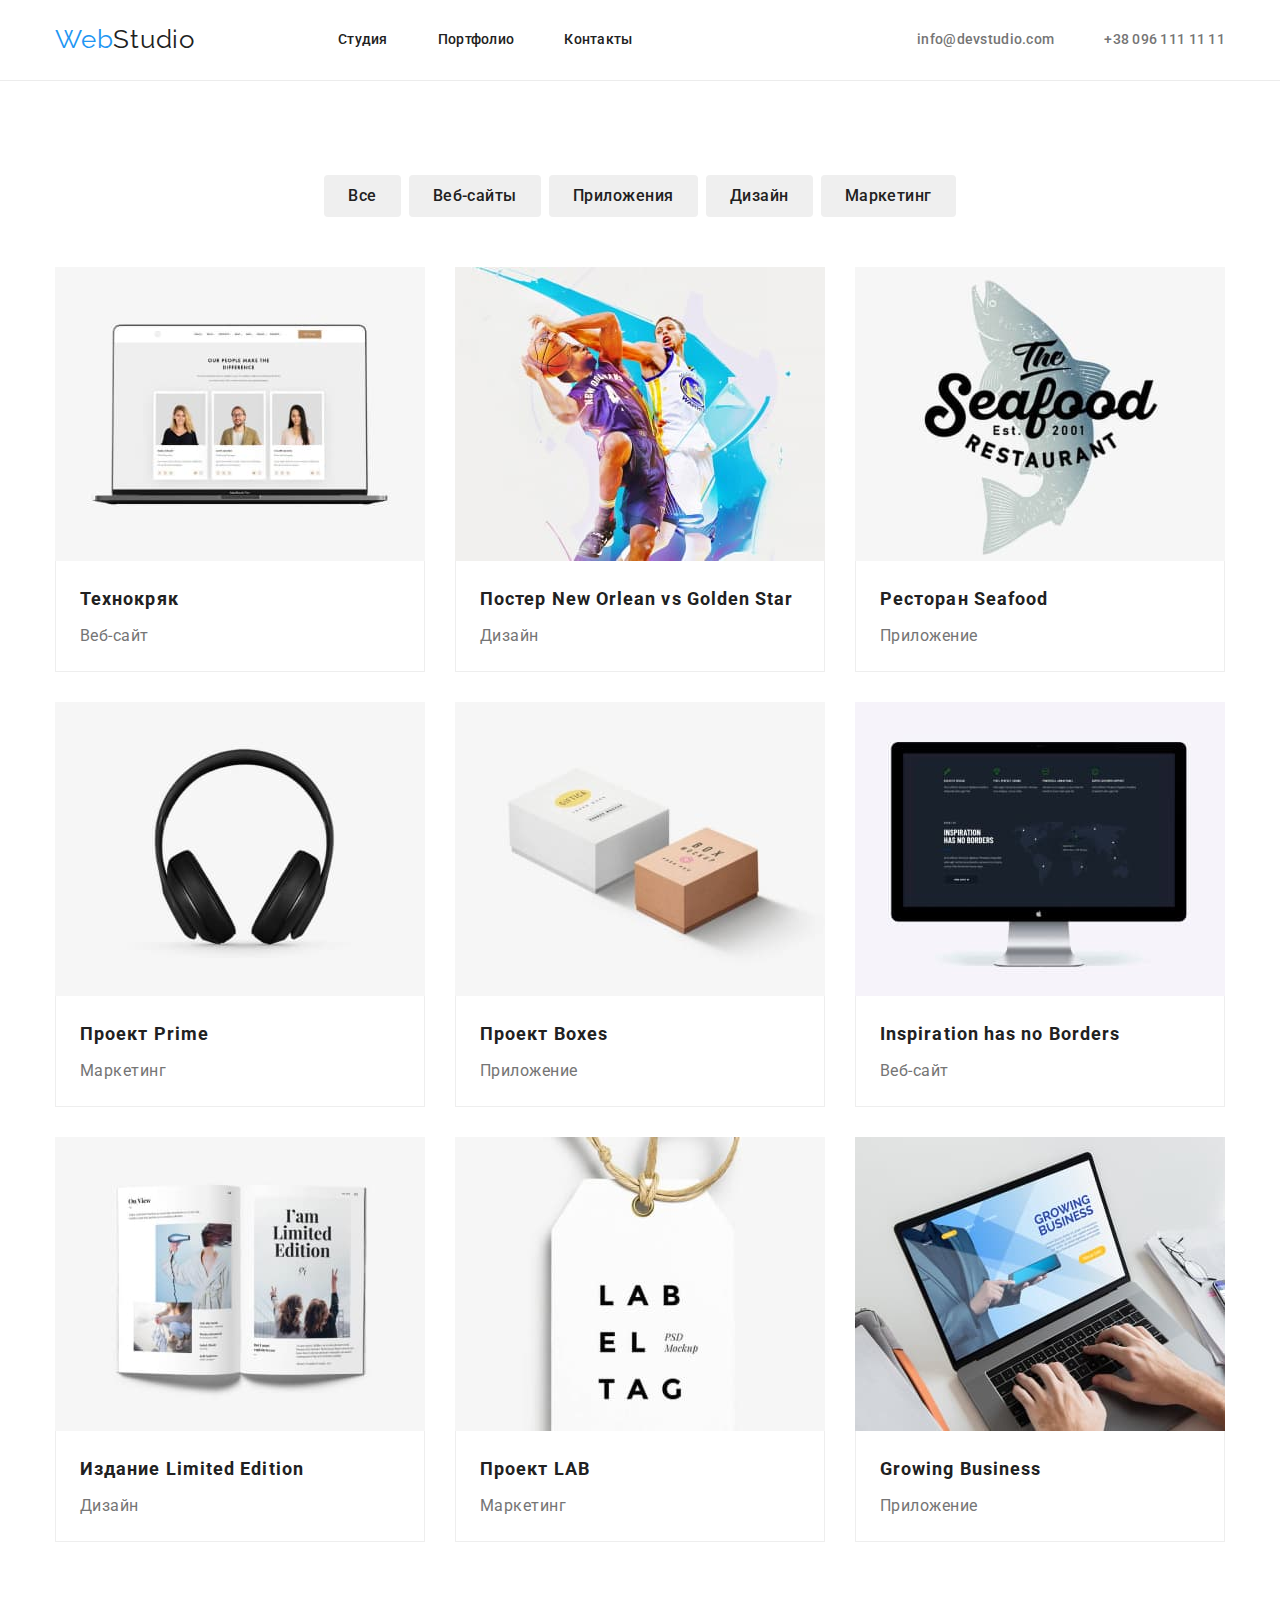
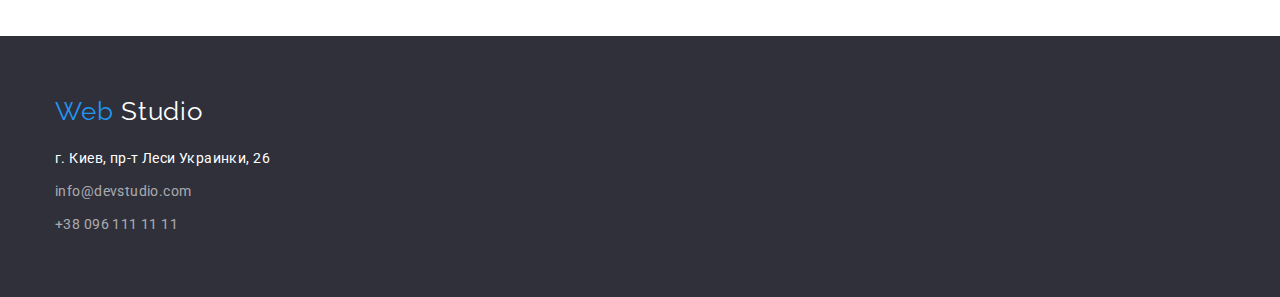
==== portfolio.html @ 62c813a8 "Скопировал с репозитория 3" ====
<!DOCTYPE html>
<html lang="ru">
<head>
    <meta charset="UTF-8">
    <meta http-equiv="X-UA-Compatible" content="IE=edge">
    <meta name="viewport" content="width=device-width, initial-scale=1.0">
    <title>WebStudio</title>
    <link rel="preconnect" href="https://fonts.googleapis.com" />
    <link rel="preconnect" href="https://fonts.gstatic.com" crossorigin />
    <link href="https://fonts.googleapis.com/css2?family=Raleway:wght@700&family=Roboto:wght@400;500;700;900&display=swap" rel="stylesheet"/>
    <link rel="stylesheet" href="https://cdnjs.cloudflare.com/ajax/libs/modern-normalize/1.1.0/modern-normalize.min.css" />
    <link rel="stylesheet" href="./css/styles.css">

</head>
<body>
<!-- header section -->
<header class="header">
    <div class="conteiner flex">
        <nav class="nav">
            <a class="logo" href="./index.html"><span class="accent-logo">Web</span>Studio</a>
            <ul class="navigation">
                <li class="navigation-item"><a class="nav-item" href="./index.html">Студия</a></li>
                <li class="navigation-item"><a class="nav-item" href="./portfolio.html">Портфолио</a></li>
                <li class="navigation-item"><a class="nav-item" href="">Контакты</a></li>
            </ul>
        </nav>
        <ul class="contacts">
            <li class="item"><a class="contacts-items" href="mailto:info@devstudio.com">info@devstudio.com</a></li>
            <li class="item"><a class="contacts-items" href="tel:+380961111111">+38 096 111 11 11</a></li>
        </ul>
    </div>
</header>
<!-- main section -->
<main>
    <section class="section">
        <div class="conteiner">
            <h1 class="hidden">Портфолио</h1>
            <ul class="list buttons">
                <li><button type="button" class="filter-buttons">Все</button></li>
                <li><button type="button" class="filter-buttons">Веб-сайты</button></li>
                <li><button type="button" class="filter-buttons">Приложения</button></li>
                <li><button type="button" class="filter-buttons">Дизайн</button></li>
                <li><button type="button" class="filter-buttons">Маркетинг</button></li>
            </ul>
            <ul class="card-list list">
                <li class="card">
                    <a class="card-link" href="">
                        <img
                            class="cards-img"
                            src="./images/tehno.jpg" 
                            alt="нутбук с карточками" 
                            width="370" 
                        />
                        <div class="border">
                            <h2 class="card-name">Технокряк</h2>
                            <p class="card-type">Веб-сайт</p>
                        </div>
                    </a>
                </li>
                <li class="card">
                    <a class="card-link" href="">
                        <img
                            class="cards-img"
                            src="./images/poster.jpg" 
                            alt="баскетболисты" 
                            width="370" 
                        />
                        <div class="border">
                            <h2 class="card-name">Постер New Orlean vs Golden Star</h2>
                            <p class="card-type">Дизайн</p>
                        </div>
                    </a>
                </li>
                <li class="card">
                    <a class="card-link" href="">
                        <img
                            class="cards-img"
                            src="./images/restoran.jpg" 
                            alt="логотип ресторана" 
                            width="370" 
                        />
                        <div class="border">
                            <h2 class="card-name">Ресторан Seafood</h2>
                            <p class="card-type">Приложение</p>
                        </div>
                    </a>
                </li>
                <li class="card">
                    <a class="card-link" href="">
                        <img
                            class="cards-img"
                            src="./images/prime.jpg" 
                            alt="наушники" 
                            width="370" 
                        />
                        <div class="border">
                            <h2 class="card-name">Проект Prime</h2>
                            <p class="card-type">Маркетинг</p>
                        </div>
                    </a>
                </li>
                <li class="card">
                    <a class="card-link" href="">
                        <img
                            class="cards-img"
                            src="./images/boxes.jpg" 
                            alt="коробки" 
                            width="370" 
                        />
                        <div class="border">
                            <h2 class="card-name">Проект Boxes</h2>
                            <p class="card-type">Приложение</p>
                        </div>
                    </a>
                </li>
                <li class="card">
                    <a class="card-link" href="">
                        <img
                            class="cards-img"
                            src="./images/inspiration.jpg" 
                            alt="монитор с надписью вдохновение не имеет границ" 
                            width="370" 
                        />
                        <div class="border">
                            <h2 class="card-name">Inspiration has no Borders</h2>
                            <p class="card-type">Веб-сайт</p>
                        </div>
                    </a>
                </li>
                <li class="card">
                    <a class="card-link" href="">
                        <img
                            class="cards-img"
                            src="./images/limited_edition.jpg" 
                            alt="Издание Limited Edition" 
                            width="370" 
                        />
                        <div class="border">
                            <h2 class="card-name">Издание Limited Edition</h2>
                            <p class="card-type">Дизайн</p>
                        </div>
                    </a>
                </li>
                <li class="card">
                    <a class="card-link" href="">
                        <img
                            class="cards-img"
                            src="./images/lab.jpg" 
                            alt="емблема продукта" 
                            width="370" 
                        />
                        <div class="border">
                            <h2 class="card-name">Проект LAB</h2>
                            <p class="card-type">Маркетинг</p>
                        </div>
                    </a>
                </li>
                <li class="card">
                    <a class="card-link" href="">
                        <img
                            class="cards-img"
                            src="./images/laptop.jpg" 
                            alt="ноутбук" 
                            width="370" 
                        />
                        <div class="border">
                            <h2 class="card-name">Growing Business</h2>
                            <p class="card-type">Приложение</p>
                        </div>
                    </a>
                </li>
            </ul>
        </div>
    </section>
</main>

<!-- footer section -->

    <footer class="footer">
        <div class="conteiner">
            <a class="logo pic" href="./index.html"><span class="accent-logo">Web</span>
                <span class="white-logo">Studio</span></a>
            <address>
                <ul class="list contact">
                    <li><a class="address" href="https://goo.gl/maps/oT1dce25CPHanEmV9" target="blank"
                            rel="noopener noreferrer nofollow">г. Киев, пр-т Леси Украинки, 26
                        </a>
                    </li>
                    <li>
                        <a class="contacts-footer" href="mailto:info@devstudio.com">info@devstudio.com</a>
                    </li>
                    <li>
                        <a class="contacts-footer" href="tel:+380961111111">+38 096 111 11 11</a>
                    </li>
                </ul>
            </address>
        </div>
    </footer>
</body>
</html>
---- css/styles.css ----
/* главный цвет текста #212121 */
/* вторичный цвет текста #757575 */
/* акцент  #2196F3 */
/* фон #FFFFFF */
/* цвет текста и кнопок #FFFFFF */
/* фон футера #2F303A */
/* вторичный фон секций #F5F4FA */
/* цвет ссылок в футере rgba(255, 255, 255, 0.6) */
html {
  box-sizing: border-box;
}

*,
*::before,
*::after {
  box-sizing: inherit;
}
ul {
  list-style: none;
}
:root {
  --primary-text-color: #757575;
  --secondary-text-color: #212121;
  --accent: #2196f3;
  --background-color: #ffffff;
  --button-text-color: #ffffff;
  --footer-background-color: #2f303a;
  --secondary-background-color: #f5f4fa;
  --footer-links-color: rgba(255, 255, 255, 0.6);
  --adress-text-color: #ffffff;
  --contacts-footer-color: rgba(255, 255, 255, 0.6);
}

h1,
h2,
h3,
h4,
h5,
h6,
p,
ul {
  margin-top: 0;
  margin-left: 0;
  margin-bottom: 0;
  margin-right: 0;
  padding: 0;
}

body {
  font-family: 'Roboto', sans-serif;
  font-size: 14px;
  line-height: 1.71;

  letter-spacing: 0.03em;
  color: var(--primary-text-color);
}
.section {
  padding-top: 94px;
  padding-bottom: 94px;
}

/* header - section */
.header {
  border-bottom: 1px solid #ececec;
}
.logo {
  font-family: Raleway;
  font-size: 26px;
  line-height: 1.2;

  letter-spacing: 0.03em;
  color: var(--secondary-text-color);
  text-decoration: none;
}

.accent-logo {
  color: var(--accent);
}
.conteiner {
  margin-left: auto;
  margin-right: auto;
  padding-left: 15px;
  padding-right: 15px;
  width: 1200px;
}
.flex {
  display: flex;
  align-items: center;
}
.nav {
  display: flex;
  align-items: center;
}

.navigation {
  display: flex;
  align-items: center;
  list-style: none;
  margin-left: 93px;
}

.navigation-item {
  margin-left: 50px;
}
.navigation-item {
  margin-left: 50px;
}

.nav-item {
  font-weight: 500;
  font-size: 14px;
  line-height: 1.14;
  letter-spacing: 0.02em;

  color: var(--secondary-text-color);
  text-decoration: none;

  display: block;
  padding-top: 32px;
  padding-bottom: 32px;
}

.nav-item:hover,
.nav-item:focus {
  color: var(--accent);
}

.contacts {
  display: flex;
  align-items: center;
  list-style: none;
  margin-left: auto;
}
.contacts-items {
  font-weight: 500;
  font-size: 14px;
  line-height: 1.14;
  letter-spacing: 0.02em;
  color: var(--primary-text-color);
  text-decoration: none;
  margin-left: 50px;
}

.contacts-items:hover,
.contacts-items:focus {
  color: var(--accent);
}

/* hero - section */
.hero {
  padding-top: 200px;
  padding-bottom: 200px;
  display: flex;
  flex-direction: column;
  align-items: center;
  justify-content: center;
  background-color: var(--footer-background-color);
}

.main-heading {
  font-weight: 900;
  font-size: 44px;
  line-height: 1.36;
  text-align: center;
  letter-spacing: 0.06em;
  text-transform: uppercase;

  color: var(--button-text-color);
  margin-bottom: 30px;
}

.hero-button {
  font-weight: 700;
  font-size: 16px;
  line-height: 1.87;

  display: flex;
  align-items: center;
  text-align: center;
  letter-spacing: 0.06em;
  padding: 10px 32px;

  color: var(--button-text-color);
  background-color: var(--accent);
  border-color: transparent;
  box-shadow: 0px 4px 4px rgba(0, 0, 0, 0.15);
  border-radius: 4px;
  align-items: center;
  margin-left: auto;
  margin-right: auto;
}

/* section-peculiarities */
.peculiarities {
  padding-bottom: 0;
}
.hidden {
  position: absolute;
  width: 1px;
  height: 1px;
  margin: -1px;
  padding: 0;
  overflow: hidden;
  border: 0;
  clip: rect(0 0 0 0);
}

.peculiarities-list {
  display: flex;
  justify-content: space-between;
}
.peculiarities-item {
  width: 270px;
}

.peculiarities-heading {
  font-weight: 700;
  font-size: 14px;
  line-height: 1.14;
  letter-spacing: 0.03em;
  text-transform: uppercase;

  color: var(--secondary-text-color);
  margin-bottom: 10px;
}

/* What are we doing */

.seconady-heading {
  font-weight: bold;
  font-size: 36px;
  line-height: 42px;
  text-align: center;
  letter-spacing: 0.03em;

  color: var(--secondary-text-color);
  margin-bottom: 50px;
}
.image-list {
  display: flex;
  justify-content: space-between;
}
.image {
  display: block;
  max-width: 100%;
  height: auto;
}

/* teem section */
.teem-section {
  background-color: var(--secondary-background-color);
}

.teem-list {
  list-style: none;
  padding-left: 0;
  margin: 0;
  display: flex;
  justify-content: space-between;
}

.list-item {
  background-color: var(--background-color);
  text-align: center;
  box-shadow: 0px 1px 3px rgba(0, 0, 0, 0.12), 0px 1px 1px rgba(0, 0, 0, 0.14),
    0px 2px 1px rgba(0, 0, 0, 0.2);
  border-radius: 0px 0px 4px 4px;
}
.photo {
  display: block;
}
.name {
  font-weight: 500;
  font-size: 16px;
  line-height: 1.19;
  letter-spacing: 0.03em;

  color: var(--secondary-text-color);
  margin-top: 30px;
  margin-bottom: 10px;
}

.proffesion {
  font-weight: 400;
  font-size: 16px;
  line-height: 1.19;
  letter-spacing: 0.03em;

  color: var(--primary-text-color);
  margin-bottom: 30px;
}

/* footer */

.footer {
  background-color: var(--footer-background-color);
  padding-top: 60px;
  padding-bottom: 60px;
}
.pic {
  display: inline-block;
  margin-bottom: 20px;
}

.white-logo {
  color: var(--button-text-color);
}
.contact > li + li {
  margin-top: 9px;
}

.address {
  font-weight: normal;
  font-size: 14px;
  line-height: 1.71;
  letter-spacing: 0.03em;

  color: var(--adress-text-color);
  text-decoration: none;
  font-style: normal;
}

.contacts-footer {
  font-weight: normal;
  font-size: 14px;
  line-height: 1.71;
  letter-spacing: 0.03em;

  color: var(--contacts-footer-color);
  text-decoration: none;
  font-style: normal;
}

/* portfolio */
.buttons {
  display: flex;
  justify-content: center;
  margin-bottom: 50px;
}
.buttons li + li {
  margin-left: 8px;
}

.filter-buttons {
  font-weight: 500;
  font-size: 16px;
  line-height: 1.62;
  text-align: center;
  letter-spacing: 0.03em;

  color: var(--secondary-text-color);
  cursor: pointer;

  padding: 6px 22px;
  border-radius: 4px;
  border-color: transparent;
}

.filter-buttons:hover,
.filter-buttons:focus {
  color: var(--button-text-color);
  background-color: var(--accent);
}
.card-list {
  display: flex;
  flex-wrap: wrap;
}

.card {
  margin-right: 30px;
  margin-bottom: 30px;
  background-color: var(--background-color);
}
.card:nth-child(3n) {
  margin-right: 0;
}
.card:nth-last-child(-n + 3) {
  margin-bottom: 0;
}

.card-link {
  text-decoration: none;
}
.cards-img {
  display: block;
}

.card-name {
  font-weight: 700;
  font-size: 18px;
  line-height: 2;
  letter-spacing: 0.06em;

  color: var(--secondary-text-color);
  margin-bottom: 4px;
}

.card-type {
  font-weight: 400;
  font-size: 16px;
  line-height: 1.87;
  letter-spacing: 0.03em;

  color: var(--primary-text-color);
}
.border {
  padding: 20px 24px;
  border-left: 1px solid #eeeeee;
  border-bottom: 1px solid #eeeeee;
  border-right: 1px solid #eeeeee;
}
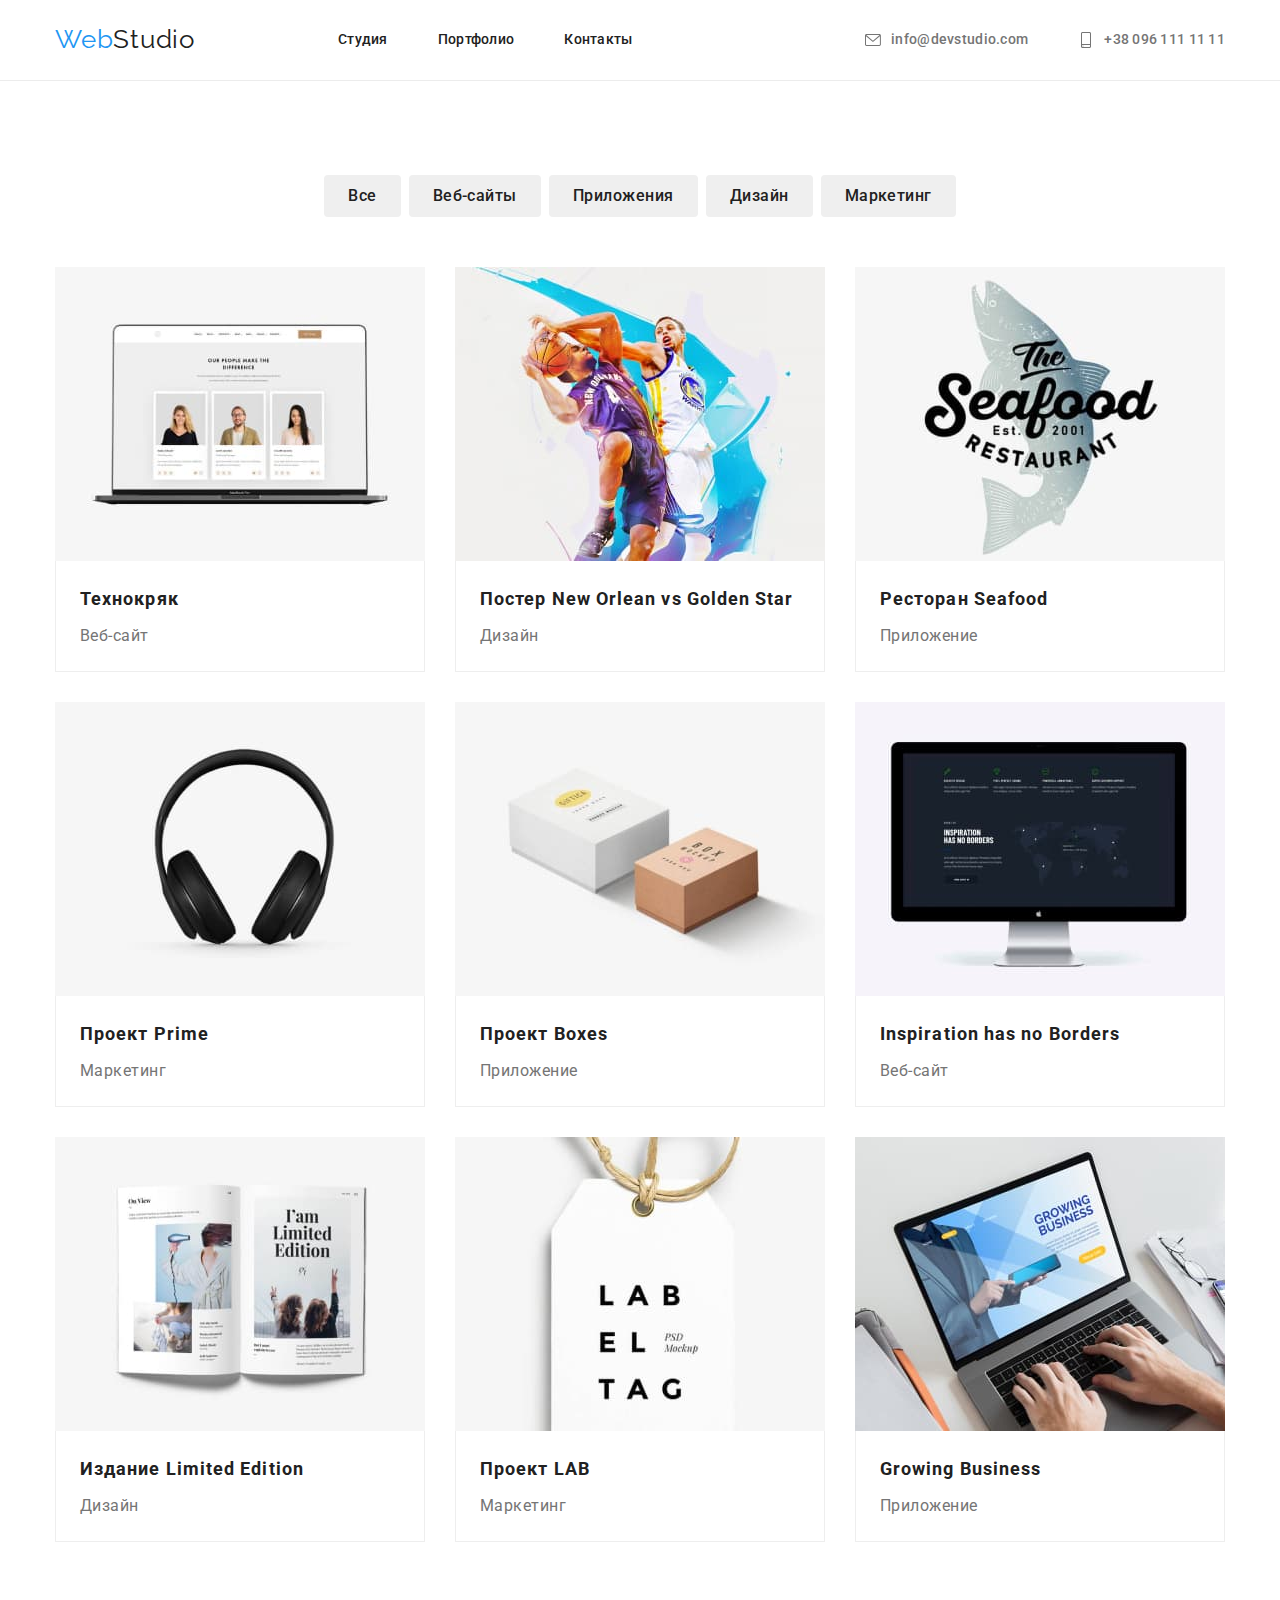
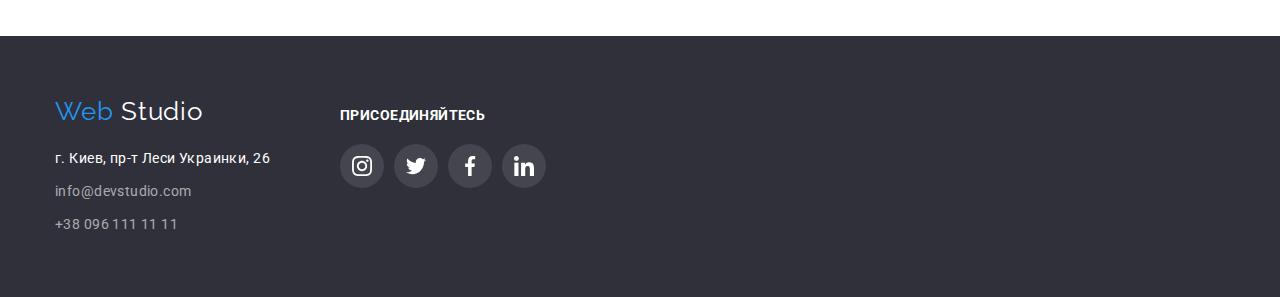
==== commit eaf7eb60: "icons в футері" ====
--- a/portfolio.html
+++ b/portfolio.html
@@ -13,188 +13,238 @@
 
 </head>
 <body>
-<!-- header section -->
-<header class="header">
-    <div class="conteiner flex">
-        <nav class="nav">
-            <a class="logo" href="./index.html"><span class="accent-logo">Web</span>Studio</a>
-            <ul class="navigation">
-                <li class="navigation-item"><a class="nav-item" href="./index.html">Студия</a></li>
-                <li class="navigation-item"><a class="nav-item" href="./portfolio.html">Портфолио</a></li>
-                <li class="navigation-item"><a class="nav-item" href="">Контакты</a></li>
-            </ul>
-        </nav>
-        <ul class="contacts">
-            <li class="item"><a class="contacts-items" href="mailto:info@devstudio.com">info@devstudio.com</a></li>
-            <li class="item"><a class="contacts-items" href="tel:+380961111111">+38 096 111 11 11</a></li>
-        </ul>
-    </div>
-</header>
-<!-- main section -->
-<main>
-    <section class="section">
-        <div class="conteiner">
-            <h1 class="hidden">Портфолио</h1>
-            <ul class="list buttons">
-                <li><button type="button" class="filter-buttons">Все</button></li>
-                <li><button type="button" class="filter-buttons">Веб-сайты</button></li>
-                <li><button type="button" class="filter-buttons">Приложения</button></li>
-                <li><button type="button" class="filter-buttons">Дизайн</button></li>
-                <li><button type="button" class="filter-buttons">Маркетинг</button></li>
-            </ul>
-            <ul class="card-list list">
-                <li class="card">
-                    <a class="card-link" href="">
-                        <img
-                            class="cards-img"
-                            src="./images/tehno.jpg" 
-                            alt="нутбук с карточками" 
-                            width="370" 
-                        />
-                        <div class="border">
-                            <h2 class="card-name">Технокряк</h2>
-                            <p class="card-type">Веб-сайт</p>
-                        </div>
+    <!-- header section -->
+    <header class="header">
+        <div class="conteiner flex">
+            <nav class="nav">
+                <a class="logo" href="./index.html"><span class="accent-logo">Web</span>Studio</a>
+                <ul class="navigation">
+                    <li class="navigation-item"><a class="nav-item" href="./index.html">Студия</a></li>
+                    <li class="navigation-item"><a class="nav-item" href="./portfolio.html">Портфолио</a></li>
+                    <li class="navigation-item"><a class="nav-item" href="">Контакты</a></li>
+                </ul>
+            </nav>
+            <ul class="contacts">
+                <li class="contacts-item">
+                    <a class="contacts-link" href="mailto:info@devstudio.com">
+                        <svg class="icon-leter" width="16" height="16">
+                            <use href="./images/SVG/envelope.svg#icon-envelope">
+                            </use>
+                        </svg>info@devstudio.com
                     </a>
                 </li>
-                <li class="card">
-                    <a class="card-link" href="">
-                        <img
-                            class="cards-img"
-                            src="./images/poster.jpg" 
-                            alt="баскетболисты" 
-                            width="370" 
-                        />
-                        <div class="border">
-                            <h2 class="card-name">Постер New Orlean vs Golden Star</h2>
-                            <p class="card-type">Дизайн</p>
-                        </div>
-                    </a>
-                </li>
-                <li class="card">
-                    <a class="card-link" href="">
-                        <img
-                            class="cards-img"
-                            src="./images/restoran.jpg" 
-                            alt="логотип ресторана" 
-                            width="370" 
-                        />
-                        <div class="border">
-                            <h2 class="card-name">Ресторан Seafood</h2>
-                            <p class="card-type">Приложение</p>
-                        </div>
-                    </a>
-                </li>
-                <li class="card">
-                    <a class="card-link" href="">
-                        <img
-                            class="cards-img"
-                            src="./images/prime.jpg" 
-                            alt="наушники" 
-                            width="370" 
-                        />
-                        <div class="border">
-                            <h2 class="card-name">Проект Prime</h2>
-                            <p class="card-type">Маркетинг</p>
-                        </div>
-                    </a>
-                </li>
-                <li class="card">
-                    <a class="card-link" href="">
-                        <img
-                            class="cards-img"
-                            src="./images/boxes.jpg" 
-                            alt="коробки" 
-                            width="370" 
-                        />
-                        <div class="border">
-                            <h2 class="card-name">Проект Boxes</h2>
-                            <p class="card-type">Приложение</p>
-                        </div>
-                    </a>
-                </li>
-                <li class="card">
-                    <a class="card-link" href="">
-                        <img
-                            class="cards-img"
-                            src="./images/inspiration.jpg" 
-                            alt="монитор с надписью вдохновение не имеет границ" 
-                            width="370" 
-                        />
-                        <div class="border">
-                            <h2 class="card-name">Inspiration has no Borders</h2>
-                            <p class="card-type">Веб-сайт</p>
-                        </div>
-                    </a>
-                </li>
-                <li class="card">
-                    <a class="card-link" href="">
-                        <img
-                            class="cards-img"
-                            src="./images/limited_edition.jpg" 
-                            alt="Издание Limited Edition" 
-                            width="370" 
-                        />
-                        <div class="border">
-                            <h2 class="card-name">Издание Limited Edition</h2>
-                            <p class="card-type">Дизайн</p>
-                        </div>
-                    </a>
-                </li>
-                <li class="card">
-                    <a class="card-link" href="">
-                        <img
-                            class="cards-img"
-                            src="./images/lab.jpg" 
-                            alt="емблема продукта" 
-                            width="370" 
-                        />
-                        <div class="border">
-                            <h2 class="card-name">Проект LAB</h2>
-                            <p class="card-type">Маркетинг</p>
-                        </div>
-                    </a>
-                </li>
-                <li class="card">
-                    <a class="card-link" href="">
-                        <img
-                            class="cards-img"
-                            src="./images/laptop.jpg" 
-                            alt="ноутбук" 
-                            width="370" 
-                        />
-                        <div class="border">
-                            <h2 class="card-name">Growing Business</h2>
-                            <p class="card-type">Приложение</p>
-                        </div>
+                <li class="contacts-item">
+                    <a class="contacts-link" href="tel:+380961111111">
+                        <svg class="icon-leter" width="16" height="16">
+                            <use href="./images/SVG/smartphone.svg#icon-smartphone">
+                            </use>
+                        </svg>+38 096 111 11 11
                     </a>
                 </li>
             </ul>
         </div>
-    </section>
-</main>
+    </header>
+    <!-- main section -->
+    <main>
+        <section class="section">
+            <div class="conteiner">
+                <h1 class="hidden">Портфолио</h1>
+                <ul class="list buttons">
+                    <li><button type="button" class="filter-buttons">Все</button></li>
+                    <li><button type="button" class="filter-buttons">Веб-сайты</button></li>
+                    <li><button type="button" class="filter-buttons">Приложения</button></li>
+                    <li><button type="button" class="filter-buttons">Дизайн</button></li>
+                    <li><button type="button" class="filter-buttons">Маркетинг</button></li>
+                </ul>
+                <ul class="card-list list">
+                    <li class="card">
+                        <a class="card-link" href="">
+                            <img
+                                class="cards-img"
+                                src="./images/tehno.jpg" 
+                                alt="нутбук с карточками" 
+                                width="370" 
+                            />
+                            <div class="border">
+                                <h2 class="card-name">Технокряк</h2>
+                                <p class="card-type">Веб-сайт</p>
+                            </div>
+                        </a>
+                    </li>
+                    <li class="card">
+                        <a class="card-link" href="">
+                            <img
+                                class="cards-img"
+                                src="./images/poster.jpg" 
+                                alt="баскетболисты" 
+                                width="370" 
+                            />
+                            <div class="border">
+                                <h2 class="card-name">Постер New Orlean vs Golden Star</h2>
+                                <p class="card-type">Дизайн</p>
+                            </div>
+                        </a>
+                    </li>
+                    <li class="card">
+                        <a class="card-link" href="">
+                            <img
+                                class="cards-img"
+                                src="./images/restoran.jpg" 
+                                alt="логотип ресторана" 
+                                width="370" 
+                            />
+                            <div class="border">
+                                <h2 class="card-name">Ресторан Seafood</h2>
+                                <p class="card-type">Приложение</p>
+                            </div>
+                        </a>
+                    </li>
+                    <li class="card">
+                        <a class="card-link" href="">
+                            <img
+                                class="cards-img"
+                                src="./images/prime.jpg" 
+                                alt="наушники" 
+                                width="370" 
+                            />
+                            <div class="border">
+                                <h2 class="card-name">Проект Prime</h2>
+                                <p class="card-type">Маркетинг</p>
+                            </div>
+                        </a>
+                    </li>
+                    <li class="card">
+                        <a class="card-link" href="">
+                            <img
+                                class="cards-img"
+                                src="./images/boxes.jpg" 
+                                alt="коробки" 
+                                width="370" 
+                            />
+                            <div class="border">
+                                <h2 class="card-name">Проект Boxes</h2>
+                                <p class="card-type">Приложение</p>
+                            </div>
+                        </a>
+                    </li>
+                    <li class="card">
+                        <a class="card-link" href="">
+                            <img
+                                class="cards-img"
+                                src="./images/inspiration.jpg" 
+                                alt="монитор с надписью вдохновение не имеет границ" 
+                                width="370" 
+                            />
+                            <div class="border">
+                                <h2 class="card-name">Inspiration has no Borders</h2>
+                                <p class="card-type">Веб-сайт</p>
+                            </div>
+                        </a>
+                    </li>
+                    <li class="card">
+                        <a class="card-link" href="">
+                            <img
+                                class="cards-img"
+                                src="./images/limited_edition.jpg" 
+                                alt="Издание Limited Edition" 
+                                width="370" 
+                            />
+                            <div class="border">
+                                <h2 class="card-name">Издание Limited Edition</h2>
+                                <p class="card-type">Дизайн</p>
+                            </div>
+                        </a>
+                    </li>
+                    <li class="card">
+                        <a class="card-link" href="">
+                            <img
+                                class="cards-img"
+                                src="./images/lab.jpg" 
+                                alt="емблема продукта" 
+                                width="370" 
+                            />
+                            <div class="border">
+                                <h2 class="card-name">Проект LAB</h2>
+                                <p class="card-type">Маркетинг</p>
+                            </div>
+                        </a>
+                    </li>
+                    <li class="card">
+                        <a class="card-link" href="">
+                            <img
+                                class="cards-img"
+                                src="./images/laptop.jpg" 
+                                alt="ноутбук" 
+                                width="370" 
+                            />
+                            <div class="border">
+                                <h2 class="card-name">Growing Business</h2>
+                                <p class="card-type">Приложение</p>
+                            </div>
+                        </a>
+                    </li>
+                </ul>
+            </div>
+        </section>
+    </main>
 
-<!-- footer section -->
+    <!-- footer section -->
 
     <footer class="footer">
-        <div class="conteiner">
-            <a class="logo pic" href="./index.html"><span class="accent-logo">Web</span>
-                <span class="white-logo">Studio</span></a>
-            <address>
-                <ul class="list contact">
-                    <li><a class="address" href="https://goo.gl/maps/oT1dce25CPHanEmV9" target="blank"
+        <div class="conteiner flex">
+            <div>
+                <a class="logo pic" href="./index.html"><span class="accent-logo">Web</span>
+                    <span class="white-logo">Studio</span></a>
+                <address>
+                    <ul class="list contact">
+                        <li><a class="address" href="https://goo.gl/maps/oT1dce25CPHanEmV9"
+                            target="blank"
                             rel="noopener noreferrer nofollow">г. Киев, пр-т Леси Украинки, 26
-                        </a>
-                    </li>
-                    <li>
-                        <a class="contacts-footer" href="mailto:info@devstudio.com">info@devstudio.com</a>
-                    </li>
-                    <li>
-                        <a class="contacts-footer" href="tel:+380961111111">+38 096 111 11 11</a>
-                    </li>
-                </ul>
-            </address>
+                            </a>
+                        </li>
+                        <li>
+                            <a class="contacts-footer" href="mailto:info@devstudio.com">info@devstudio.com</a>
+                        </li>
+                        <li>
+                            <a class="contacts-footer" href="tel:+380961111111">+38 096 111 11 11</a>
+                        </li>
+                    </ul>
+                </address>
+            </div>
+            <div class="contact-wrapper">
+                <h2 class="footer-join">присоединяйтесь</h2>
+                <ul class="social-list">
+                    <li class="social-item">
+                        <a class="social-link-href link-style" href="">
+                            <svg width="20" height="20" class="social-link-svg">
+                                <use href="./images/icon-social-svg/social.svg#icon-instagram"></use>
+                            </svg>
+                        </a>
+                    </li>
+                    <li class="social-item">
+                        <a class="social-link-href link-style" href="">
+                            <svg width="20" height="20" class="social-link-svg">
+                                <use href="./images/icon-social-svg/social.svg#icon-twitter"></use>
+                            </svg>
+                        </a>
+                    </li>
+                    <li class="social-item">
+                        <a class="social-link-href link-style" href="">
+                            <svg width="20" height="20" class="social-link-svg">
+                                <use href="./images/icon-social-svg/social.svg#icon-facebook"></use>
+                            </svg>
+                        </a>
+                    </li>
+                    <li class="social-item">
+                        <a class="social-link-href link-style" href="">
+                            <svg width="20" height="20" class="social-link-svg">
+                                <use href="./images/icon-social-svg/social.svg#icon-linkedin"></use>
+                            </svg>
+                        </a>
+                    </li>
+                </ul>
+            </div>
         </div>
-    </footer>
+    </footer>                
 </body>
 </html>--- a/css/styles.css
+++ b/css/styles.css
@@ -57,6 +57,9 @@
 .section {
   padding-top: 94px;
   padding-bottom: 94px;
+  max-width: 1600px;
+  margin-right: auto;
+  margin-left: auto;
 }
 
 /* header - section */
@@ -85,7 +88,7 @@
 }
 .flex {
   display: flex;
-  align-items: center;
+  align-items: baseline;
 }
 .nav {
   display: flex;
@@ -130,19 +133,38 @@
   align-items: center;
   list-style: none;
   margin-left: auto;
-}
-.contacts-items {
+  justify-content: center;
+}
+.contacts-item {
+  display: inline-flex;
+  align-items: center;
+  margin-left: 50px;
+  
+}
+
+.contacts-item:first-child {
+  margin-left: 0;
+}
+.contacts-link {
+  display: flex;
+  align-items: center;
+  justify-content: center;
   font-weight: 500;
   font-size: 14px;
   line-height: 1.14;
   letter-spacing: 0.02em;
   color: var(--primary-text-color);
   text-decoration: none;
-  margin-left: 50px;
-}
-
-.contacts-items:hover,
-.contacts-items:focus {
+
+}
+
+.icon-leter {
+  margin-right: 10px;
+  fill: currentColor;
+}
+
+.contacts-link:hover,
+.contacts-link:focus {
   color: var(--accent);
 }
 
@@ -155,6 +177,20 @@
   align-items: center;
   justify-content: center;
   background-color: var(--footer-background-color);
+}
+.overlay {
+  max-width: 1600px;
+  height: 600px;
+  margin-left: auto;
+  margin-right: auto;
+  background-image: linear-gradient(to right, 
+  rgba(47, 48, 58, 0.4),
+  rgba(47, 48, 58, 0.4)
+  ), 
+  url(../images/fon\ hero.jpg);
+  background-repeat: no-repeat;
+  background-position:center;  
+  border-style: cover;
 }
 
 .main-heading {
@@ -194,6 +230,34 @@
 .peculiarities {
   padding-bottom: 0;
 }
+
+/* .peculiarities-item::before {
+content: "";
+display: block;
+height: 120px;
+background: #F5F4FA;
+border-radius: 4px;
+background-size: contain;
+background-repeat: no-repeat;
+background-position: center;
+margin-bottom: 30px;
+} */
+/* .peculiarities-item:nth-child(1)::before {
+  background-image: url(../images/lab.jpg);
+}
+
+.peculiarities-item:nth-child(2)::before {
+  background-image: url(../images/boxes.jpg);
+}
+
+.peculiarities-item:nth-child(3)::before {
+  background-image: url(../images/img1.jpg);
+}
+
+.peculiarities-item:nth-child(4)::before {
+  background-image: url(../images/img3.jpg);
+} */
+
 .hidden {
   position: absolute;
   width: 1px;
@@ -213,6 +277,17 @@
   width: 270px;
 }
 
+.background {
+  display: flex;
+  justify-content: center;
+  align-items: center;
+  margin-bottom: 30px;
+  width: 270px;
+  height: 120px;
+  background-color: var(--secondary-background-color);
+  border-radius: 4px;
+}
+
 .peculiarities-heading {
   font-weight: 700;
   font-size: 14px;
@@ -287,8 +362,79 @@
   letter-spacing: 0.03em;
 
   color: var(--primary-text-color);
-  margin-bottom: 30px;
-}
+  margin-bottom: 16px;
+}
+
+  /* social-list */
+  .social-div {
+    padding-top: 0px;
+    padding-bottom: 30px;
+    padding-left: 32px;
+    padding-right: 32px;
+  }
+
+.social-list {
+  display: flex;
+  justify-content: space-between;
+  
+
+}
+/* .social-item {
+} */
+.social-link-href {
+  display: flex;
+  justify-content: center;
+  align-items: center;
+  width: 44px;
+  height: 44px;
+  border-radius: 50%;
+  color: #afb1b8;
+  
+}
+.social-link-href:hover,
+.social-link-href:focus {
+background-color: var(--accent);
+color: var(--button-text-color);
+}
+
+
+.social-link-svg {
+  fill: currentColor;
+  
+}
+
+/* Постоянные клиенты regular-clients */
+
+.list-clients {
+  display: flex;
+  justify-content: space-between;
+}
+.link-clients {
+  display: flex;
+  justify-content: center;
+  align-items: center;
+  width: 170px;
+  height: 92px;
+  border: 1px solid #AFB1B8;
+  border-radius: 4px;
+  color: #afb1b8;
+  }
+.link-clients:hover,
+.link-clients:focus {
+  /* background-color: var(#fff); */
+  color: var(--accent);
+  border-color: var(--accent);
+}
+.clients-svg {
+  fill: currentColor;
+}
+
+.list {
+  list-style: none;
+  padding-left: 0;
+  margin: 0;
+  }
+
 
 /* footer */
 
@@ -296,6 +442,10 @@
   background-color: var(--footer-background-color);
   padding-top: 60px;
   padding-bottom: 60px;
+  max-width: 1600px;
+  min-height: 252px;
+  margin-left: auto;
+  margin-right: auto;
 }
 .pic {
   display: inline-block;
@@ -329,6 +479,28 @@
   color: var(--contacts-footer-color);
   text-decoration: none;
   font-style: normal;
+}
+.contact-wrapper {
+  display: inline-block;
+  align-items: center;
+  margin-left: 70px;
+
+}
+.link-style {
+  margin-right: 10px;
+  color: var(--button-text-color);
+  background-color: rgba(255, 255, 255, 0.1);
+}
+.footer-join {
+font-style: normal;
+font-weight: 700;
+font-size: 14px;
+line-height: 1.14;
+letter-spacing: 0.03em;
+text-transform: uppercase;
+margin-bottom: 20px;
+
+color: var(--button-text-color);
 }
 
 /* portfolio */
